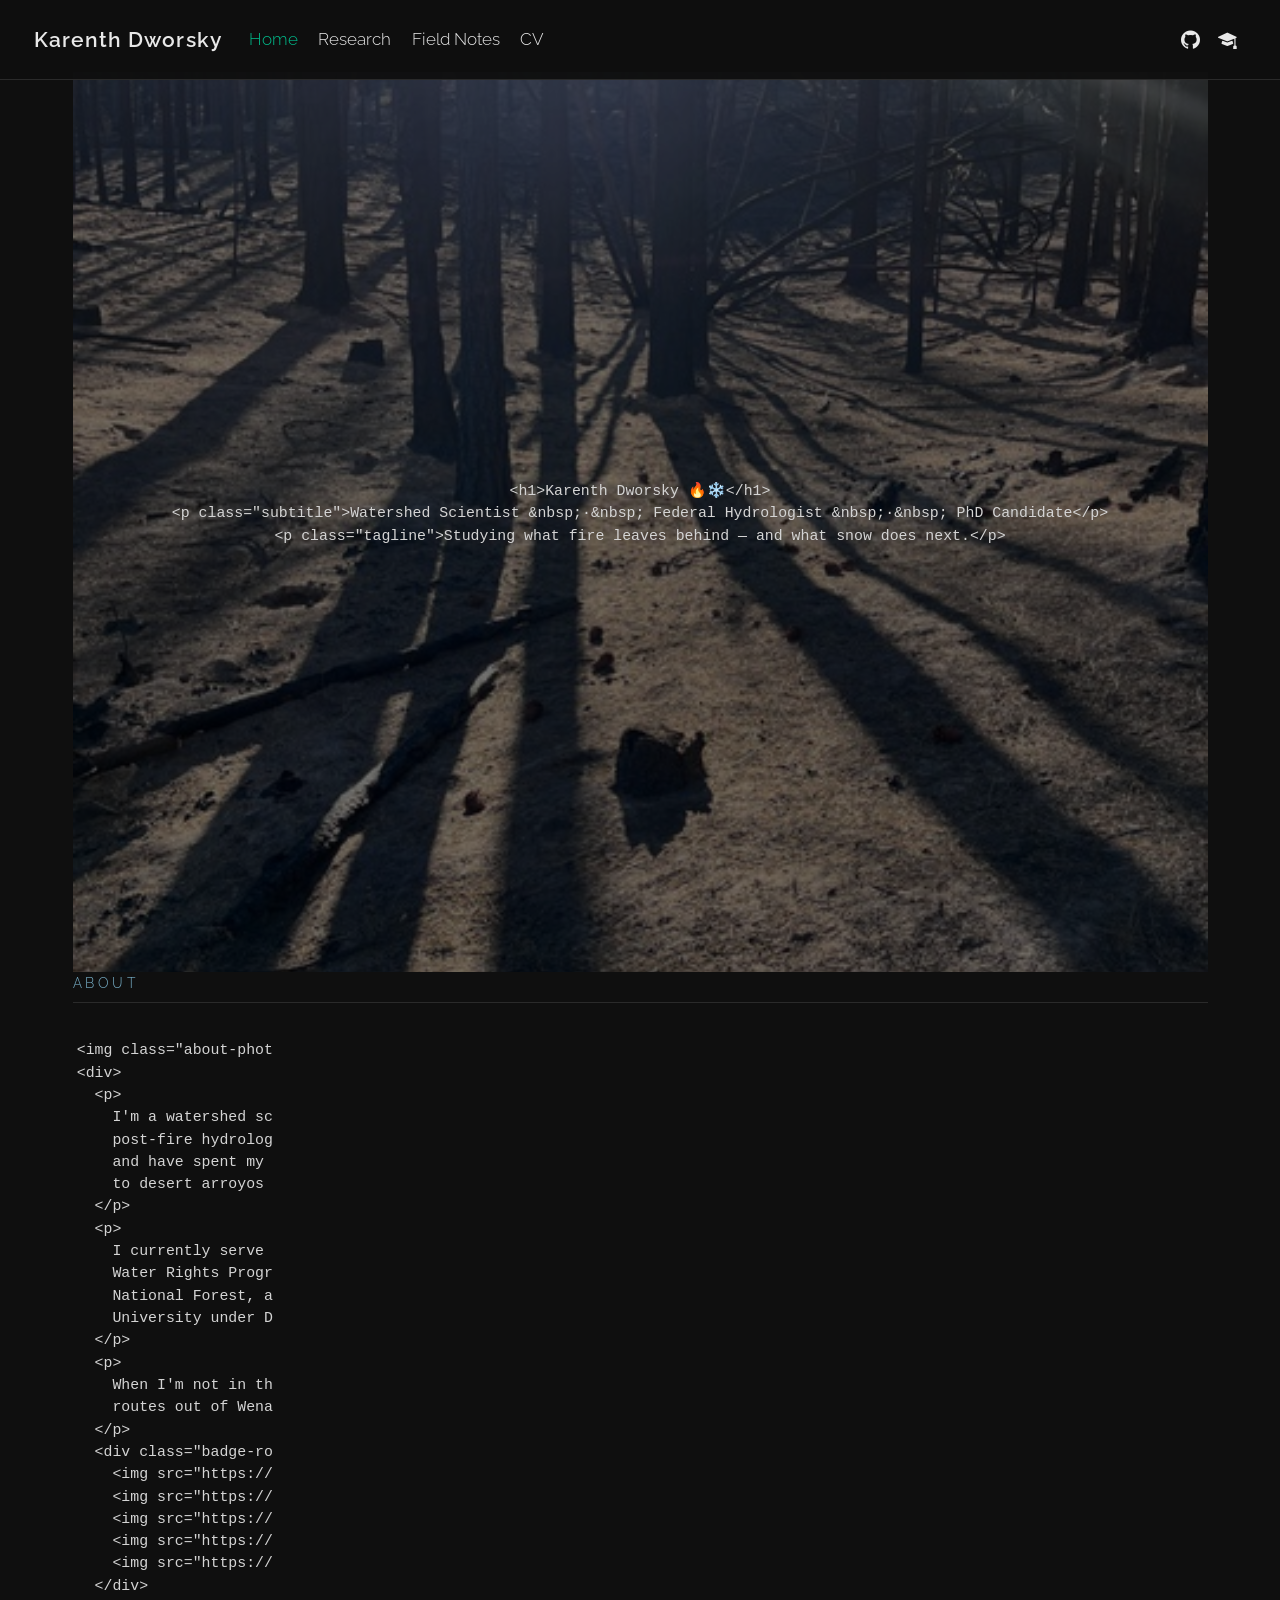
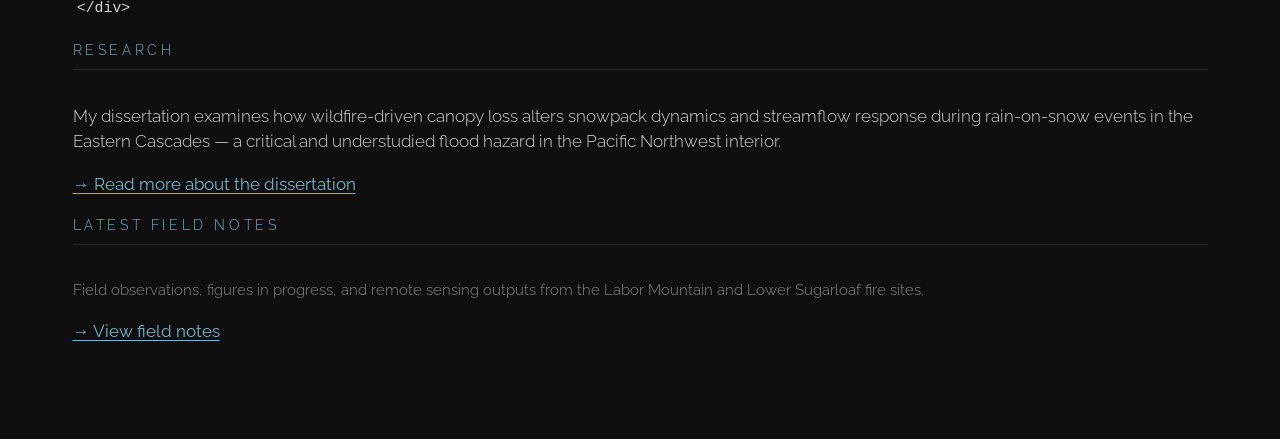
==== docs/index.html @ 2823e4fc "initial site launch" ====
<!DOCTYPE html>
<html xmlns="http://www.w3.org/1999/xhtml" lang="en" xml:lang="en"><head>

<meta charset="utf-8">
<meta name="generator" content="quarto-1.8.25">

<meta name="viewport" content="width=device-width, initial-scale=1.0, user-scalable=yes">


<title>Karenth Dworsky</title>
<style>
code{white-space: pre-wrap;}
span.smallcaps{font-variant: small-caps;}
div.columns{display: flex; gap: min(4vw, 1.5em);}
div.column{flex: auto; overflow-x: auto;}
div.hanging-indent{margin-left: 1.5em; text-indent: -1.5em;}
ul.task-list{list-style: none;}
ul.task-list li input[type="checkbox"] {
  width: 0.8em;
  margin: 0 0.8em 0.2em -1em; /* quarto-specific, see https://github.com/quarto-dev/quarto-cli/issues/4556 */ 
  vertical-align: middle;
}
</style>


<script src="site_libs/quarto-nav/quarto-nav.js"></script>
<script src="site_libs/quarto-nav/headroom.min.js"></script>
<script src="site_libs/clipboard/clipboard.min.js"></script>
<script src="site_libs/quarto-search/autocomplete.umd.js"></script>
<script src="site_libs/quarto-search/fuse.min.js"></script>
<script src="site_libs/quarto-search/quarto-search.js"></script>
<meta name="quarto:offset" content="./">
<script src="site_libs/quarto-html/quarto.js" type="module"></script>
<script src="site_libs/quarto-html/tabsets/tabsets.js" type="module"></script>
<script src="site_libs/quarto-html/axe/axe-check.js" type="module"></script>
<script src="site_libs/quarto-html/popper.min.js"></script>
<script src="site_libs/quarto-html/tippy.umd.min.js"></script>
<script src="site_libs/quarto-html/anchor.min.js"></script>
<link href="site_libs/quarto-html/tippy.css" rel="stylesheet">
<link href="site_libs/quarto-html/quarto-syntax-highlighting-dark-707d8167ce6003fca903bfe2be84ab7f.css" rel="stylesheet" id="quarto-text-highlighting-styles">
<script src="site_libs/bootstrap/bootstrap.min.js"></script>
<link href="site_libs/bootstrap/bootstrap-icons.css" rel="stylesheet">
<link href="site_libs/bootstrap/bootstrap-de277b922a7cdf893ee87ca1dd941c1e.min.css" rel="stylesheet" append-hash="true" id="quarto-bootstrap" data-mode="dark">
<script id="quarto-search-options" type="application/json">{
  "location": "navbar",
  "copy-button": false,
  "collapse-after": 3,
  "panel-placement": "end",
  "type": "overlay",
  "limit": 50,
  "keyboard-shortcut": [
    "f",
    "/",
    "s"
  ],
  "show-item-context": false,
  "language": {
    "search-no-results-text": "No results",
    "search-matching-documents-text": "matching documents",
    "search-copy-link-title": "Copy link to search",
    "search-hide-matches-text": "Hide additional matches",
    "search-more-match-text": "more match in this document",
    "search-more-matches-text": "more matches in this document",
    "search-clear-button-title": "Clear",
    "search-text-placeholder": "",
    "search-detached-cancel-button-title": "Cancel",
    "search-submit-button-title": "Submit",
    "search-label": "Search"
  }
}</script>


</head>

<body class="nav-fixed quarto-light">

<div id="quarto-search-results"></div>
  <header id="quarto-header" class="headroom fixed-top">
    <nav class="navbar navbar-expand-lg " data-bs-theme="dark">
      <div class="navbar-container container-fluid">
      <div class="navbar-brand-container mx-auto">
    <a href="./index.html" class="navbar-brand navbar-brand-logo">
    </a>
    <a class="navbar-brand" href="./index.html">
    <span class="navbar-title">Karenth Dworsky</span>
    </a>
  </div>
            <div id="quarto-search" class="" title="Search"></div>
          <button class="navbar-toggler" type="button" data-bs-toggle="collapse" data-bs-target="#navbarCollapse" aria-controls="navbarCollapse" role="menu" aria-expanded="false" aria-label="Toggle navigation" onclick="if (window.quartoToggleHeadroom) { window.quartoToggleHeadroom(); }">
  <span class="navbar-toggler-icon"></span>
</button>
          <div class="collapse navbar-collapse" id="navbarCollapse">
            <ul class="navbar-nav navbar-nav-scroll me-auto">
  <li class="nav-item">
    <a class="nav-link active" href="./index.html" aria-current="page"> 
<span class="menu-text">Home</span></a>
  </li>  
  <li class="nav-item">
    <a class="nav-link" href="./research.html"> 
<span class="menu-text">Research</span></a>
  </li>  
  <li class="nav-item">
    <a class="nav-link" href="./fieldnotes.html"> 
<span class="menu-text">Field Notes</span></a>
  </li>  
  <li class="nav-item">
    <a class="nav-link" href="./cv.html"> 
<span class="menu-text">CV</span></a>
  </li>  
</ul>
            <ul class="navbar-nav navbar-nav-scroll ms-auto">
  <li class="nav-item compact">
    <a class="nav-link" href="https://github.com/karenthdworsky"> <i class="bi bi-github" role="img">
</i> 
<span class="menu-text"></span></a>
  </li>  
  <li class="nav-item compact">
    <a class="nav-link" href="https://orcid.org/0000-0002-3287-6934"> <i class="bi bi-mortarboard-fill" role="img">
</i> 
<span class="menu-text"></span></a>
  </li>  
</ul>
          </div> <!-- /navcollapse -->
            <div class="quarto-navbar-tools">
</div>
      </div> <!-- /container-fluid -->
    </nav>
</header>
<!-- content -->
<div id="quarto-content" class="quarto-container page-columns page-rows-contents page-layout-full page-navbar">
<!-- sidebar -->
<!-- margin-sidebar -->
    
<!-- main -->
<main class="content column-page" id="quarto-document-content"><header id="title-block-header" class="quarto-title-block"></header>




<!-- HERO -->
<div class="hero">
<img class="hero-img" src="images/hero.jpeg" alt="Burned forest with light rays">
<div class="hero-content">
<pre><code>&lt;h1&gt;Karenth Dworsky 🔥❄️&lt;/h1&gt;
&lt;p class="subtitle"&gt;Watershed Scientist &amp;nbsp;·&amp;nbsp; Federal Hydrologist &amp;nbsp;·&amp;nbsp; PhD Candidate&lt;/p&gt;
&lt;p class="tagline"&gt;Studying what fire leaves behind — and what snow does next.&lt;/p&gt;</code></pre>
</div>
</div>
<!-- ABOUT -->
<section>
<p class="section-title">
About
</p>
<div class="about-grid">
<pre><code>&lt;img class="about-photo" src="images/about.jpeg" alt="Karenth in the field"&gt;
&lt;div&gt;
  &lt;p&gt;
    I'm a watershed scientist and federal hydrologist working at the intersection of 
    post-fire hydrology, remote sensing, and western water law. I grew up in Alaska 
    and have spent my career chasing water across the West — from Arctic drainages 
    to desert arroyos to the fire-scarred forests of the Eastern Cascades.
  &lt;/p&gt;
  &lt;p&gt;
    I currently serve as a GS-12 Watershed Project Manager, BAER Coordinator, and 
    Water Rights Program Manager at the USDA Forest Service's Okanogan-Wenatchee 
    National Forest, and am completing my PhD in Watershed Science at Colorado State 
    University under Dr. Steven Fassnacht.
  &lt;/p&gt;
  &lt;p&gt;
    When I'm not in the field or staring at snow data, I'm trail running mountain 
    routes out of Wenatchee or baking sourdough in Steamboat Springs.
  &lt;/p&gt;
  &lt;div class="badge-row"&gt;
    &lt;img src="https://img.shields.io/badge/R-276DC3?style=flat-square&amp;logo=r&amp;logoColor=white"&gt;
    &lt;img src="https://img.shields.io/badge/Google%20Earth%20Engine-4285F4?style=flat-square&amp;logo=google&amp;logoColor=white"&gt;
    &lt;img src="https://img.shields.io/badge/Quarto-75AADB?style=flat-square&amp;logo=quarto&amp;logoColor=white"&gt;
    &lt;img src="https://img.shields.io/badge/Git-F05032?style=flat-square&amp;logo=git&amp;logoColor=white"&gt;
    &lt;img src="https://img.shields.io/badge/QGIS-589632?style=flat-square&amp;logo=qgis&amp;logoColor=white"&gt;
  &lt;/div&gt;
&lt;/div&gt;</code></pre>
</div>
</section>
<!-- RESEARCH SNAPSHOT -->
<section>
<p class="section-title">
Research
</p>
<p>
My dissertation examines how wildfire-driven canopy loss alters snowpack dynamics and streamflow response during rain-on-snow events in the Eastern Cascades — a critical and understudied flood hazard in the Pacific Northwest interior.
</p>
<p>
<a href="./research.html" style="color: #7ab3cc;">→ Read more about the dissertation</a>
</p>
</section>
<!-- FIELD NOTES SNAPSHOT -->
<section>
<p class="section-title">
Latest Field Notes
</p>
<p style="color: #888; font-size: 0.9rem;">
Field observations, figures in progress, and remote sensing outputs from the Labor Mountain and Lower Sugarloaf fire sites.
</p>
<p>
<a href="./fieldnotes.html" style="color: #7ab3cc;">→ View field notes</a>
</p>
</section>



</main> <!-- /main -->
<script id="quarto-html-after-body" type="application/javascript">
  window.document.addEventListener("DOMContentLoaded", function (event) {
    const icon = "";
    const anchorJS = new window.AnchorJS();
    anchorJS.options = {
      placement: 'right',
      icon: icon
    };
    anchorJS.add('.anchored');
    const isCodeAnnotation = (el) => {
      for (const clz of el.classList) {
        if (clz.startsWith('code-annotation-')) {                     
          return true;
        }
      }
      return false;
    }
    const onCopySuccess = function(e) {
      // button target
      const button = e.trigger;
      // don't keep focus
      button.blur();
      // flash "checked"
      button.classList.add('code-copy-button-checked');
      var currentTitle = button.getAttribute("title");
      button.setAttribute("title", "Copied!");
      let tooltip;
      if (window.bootstrap) {
        button.setAttribute("data-bs-toggle", "tooltip");
        button.setAttribute("data-bs-placement", "left");
        button.setAttribute("data-bs-title", "Copied!");
        tooltip = new bootstrap.Tooltip(button, 
          { trigger: "manual", 
            customClass: "code-copy-button-tooltip",
            offset: [0, -8]});
        tooltip.show();    
      }
      setTimeout(function() {
        if (tooltip) {
          tooltip.hide();
          button.removeAttribute("data-bs-title");
          button.removeAttribute("data-bs-toggle");
          button.removeAttribute("data-bs-placement");
        }
        button.setAttribute("title", currentTitle);
        button.classList.remove('code-copy-button-checked');
      }, 1000);
      // clear code selection
      e.clearSelection();
    }
    const getTextToCopy = function(trigger) {
      const outerScaffold = trigger.parentElement.cloneNode(true);
      const codeEl = outerScaffold.querySelector('code');
      for (const childEl of codeEl.children) {
        if (isCodeAnnotation(childEl)) {
          childEl.remove();
        }
      }
      return codeEl.innerText;
    }
    const clipboard = new window.ClipboardJS('.code-copy-button:not([data-in-quarto-modal])', {
      text: getTextToCopy
    });
    clipboard.on('success', onCopySuccess);
    if (window.document.getElementById('quarto-embedded-source-code-modal')) {
      const clipboardModal = new window.ClipboardJS('.code-copy-button[data-in-quarto-modal]', {
        text: getTextToCopy,
        container: window.document.getElementById('quarto-embedded-source-code-modal')
      });
      clipboardModal.on('success', onCopySuccess);
    }
      var localhostRegex = new RegExp(/^(?:http|https):\/\/localhost\:?[0-9]*\//);
      var mailtoRegex = new RegExp(/^mailto:/);
        var filterRegex = new RegExp('/' + window.location.host + '/');
      var isInternal = (href) => {
          return filterRegex.test(href) || localhostRegex.test(href) || mailtoRegex.test(href);
      }
      // Inspect non-navigation links and adorn them if external
     var links = window.document.querySelectorAll('a[href]:not(.nav-link):not(.navbar-brand):not(.toc-action):not(.sidebar-link):not(.sidebar-item-toggle):not(.pagination-link):not(.no-external):not([aria-hidden]):not(.dropdown-item):not(.quarto-navigation-tool):not(.about-link)');
      for (var i=0; i<links.length; i++) {
        const link = links[i];
        if (!isInternal(link.href)) {
          // undo the damage that might have been done by quarto-nav.js in the case of
          // links that we want to consider external
          if (link.dataset.originalHref !== undefined) {
            link.href = link.dataset.originalHref;
          }
        }
      }
    function tippyHover(el, contentFn, onTriggerFn, onUntriggerFn) {
      const config = {
        allowHTML: true,
        maxWidth: 500,
        delay: 100,
        arrow: false,
        appendTo: function(el) {
            return el.parentElement;
        },
        interactive: true,
        interactiveBorder: 10,
        theme: 'quarto',
        placement: 'bottom-start',
      };
      if (contentFn) {
        config.content = contentFn;
      }
      if (onTriggerFn) {
        config.onTrigger = onTriggerFn;
      }
      if (onUntriggerFn) {
        config.onUntrigger = onUntriggerFn;
      }
      window.tippy(el, config); 
    }
    const noterefs = window.document.querySelectorAll('a[role="doc-noteref"]');
    for (var i=0; i<noterefs.length; i++) {
      const ref = noterefs[i];
      tippyHover(ref, function() {
        // use id or data attribute instead here
        let href = ref.getAttribute('data-footnote-href') || ref.getAttribute('href');
        try { href = new URL(href).hash; } catch {}
        const id = href.replace(/^#\/?/, "");
        const note = window.document.getElementById(id);
        if (note) {
          return note.innerHTML;
        } else {
          return "";
        }
      });
    }
    const xrefs = window.document.querySelectorAll('a.quarto-xref');
    const processXRef = (id, note) => {
      // Strip column container classes
      const stripColumnClz = (el) => {
        el.classList.remove("page-full", "page-columns");
        if (el.children) {
          for (const child of el.children) {
            stripColumnClz(child);
          }
        }
      }
      stripColumnClz(note)
      if (id === null || id.startsWith('sec-')) {
        // Special case sections, only their first couple elements
        const container = document.createElement("div");
        if (note.children && note.children.length > 2) {
          container.appendChild(note.children[0].cloneNode(true));
          for (let i = 1; i < note.children.length; i++) {
            const child = note.children[i];
            if (child.tagName === "P" && child.innerText === "") {
              continue;
            } else {
              container.appendChild(child.cloneNode(true));
              break;
            }
          }
          if (window.Quarto?.typesetMath) {
            window.Quarto.typesetMath(container);
          }
          return container.innerHTML
        } else {
          if (window.Quarto?.typesetMath) {
            window.Quarto.typesetMath(note);
          }
          return note.innerHTML;
        }
      } else {
        // Remove any anchor links if they are present
        const anchorLink = note.querySelector('a.anchorjs-link');
        if (anchorLink) {
          anchorLink.remove();
        }
        if (window.Quarto?.typesetMath) {
          window.Quarto.typesetMath(note);
        }
        if (note.classList.contains("callout")) {
          return note.outerHTML;
        } else {
          return note.innerHTML;
        }
      }
    }
    for (var i=0; i<xrefs.length; i++) {
      const xref = xrefs[i];
      tippyHover(xref, undefined, function(instance) {
        instance.disable();
        let url = xref.getAttribute('href');
        let hash = undefined; 
        if (url.startsWith('#')) {
          hash = url;
        } else {
          try { hash = new URL(url).hash; } catch {}
        }
        if (hash) {
          const id = hash.replace(/^#\/?/, "");
          const note = window.document.getElementById(id);
          if (note !== null) {
            try {
              const html = processXRef(id, note.cloneNode(true));
              instance.setContent(html);
            } finally {
              instance.enable();
              instance.show();
            }
          } else {
            // See if we can fetch this
            fetch(url.split('#')[0])
            .then(res => res.text())
            .then(html => {
              const parser = new DOMParser();
              const htmlDoc = parser.parseFromString(html, "text/html");
              const note = htmlDoc.getElementById(id);
              if (note !== null) {
                const html = processXRef(id, note);
                instance.setContent(html);
              } 
            }).finally(() => {
              instance.enable();
              instance.show();
            });
          }
        } else {
          // See if we can fetch a full url (with no hash to target)
          // This is a special case and we should probably do some content thinning / targeting
          fetch(url)
          .then(res => res.text())
          .then(html => {
            const parser = new DOMParser();
            const htmlDoc = parser.parseFromString(html, "text/html");
            const note = htmlDoc.querySelector('main.content');
            if (note !== null) {
              // This should only happen for chapter cross references
              // (since there is no id in the URL)
              // remove the first header
              if (note.children.length > 0 && note.children[0].tagName === "HEADER") {
                note.children[0].remove();
              }
              const html = processXRef(null, note);
              instance.setContent(html);
            } 
          }).finally(() => {
            instance.enable();
            instance.show();
          });
        }
      }, function(instance) {
      });
    }
        let selectedAnnoteEl;
        const selectorForAnnotation = ( cell, annotation) => {
          let cellAttr = 'data-code-cell="' + cell + '"';
          let lineAttr = 'data-code-annotation="' +  annotation + '"';
          const selector = 'span[' + cellAttr + '][' + lineAttr + ']';
          return selector;
        }
        const selectCodeLines = (annoteEl) => {
          const doc = window.document;
          const targetCell = annoteEl.getAttribute("data-target-cell");
          const targetAnnotation = annoteEl.getAttribute("data-target-annotation");
          const annoteSpan = window.document.querySelector(selectorForAnnotation(targetCell, targetAnnotation));
          const lines = annoteSpan.getAttribute("data-code-lines").split(",");
          const lineIds = lines.map((line) => {
            return targetCell + "-" + line;
          })
          let top = null;
          let height = null;
          let parent = null;
          if (lineIds.length > 0) {
              //compute the position of the single el (top and bottom and make a div)
              const el = window.document.getElementById(lineIds[0]);
              top = el.offsetTop;
              height = el.offsetHeight;
              parent = el.parentElement.parentElement;
            if (lineIds.length > 1) {
              const lastEl = window.document.getElementById(lineIds[lineIds.length - 1]);
              const bottom = lastEl.offsetTop + lastEl.offsetHeight;
              height = bottom - top;
            }
            if (top !== null && height !== null && parent !== null) {
              // cook up a div (if necessary) and position it 
              let div = window.document.getElementById("code-annotation-line-highlight");
              if (div === null) {
                div = window.document.createElement("div");
                div.setAttribute("id", "code-annotation-line-highlight");
                div.style.position = 'absolute';
                parent.appendChild(div);
              }
              div.style.top = top - 2 + "px";
              div.style.height = height + 4 + "px";
              div.style.left = 0;
              let gutterDiv = window.document.getElementById("code-annotation-line-highlight-gutter");
              if (gutterDiv === null) {
                gutterDiv = window.document.createElement("div");
                gutterDiv.setAttribute("id", "code-annotation-line-highlight-gutter");
                gutterDiv.style.position = 'absolute';
                const codeCell = window.document.getElementById(targetCell);
                const gutter = codeCell.querySelector('.code-annotation-gutter');
                gutter.appendChild(gutterDiv);
              }
              gutterDiv.style.top = top - 2 + "px";
              gutterDiv.style.height = height + 4 + "px";
            }
            selectedAnnoteEl = annoteEl;
          }
        };
        const unselectCodeLines = () => {
          const elementsIds = ["code-annotation-line-highlight", "code-annotation-line-highlight-gutter"];
          elementsIds.forEach((elId) => {
            const div = window.document.getElementById(elId);
            if (div) {
              div.remove();
            }
          });
          selectedAnnoteEl = undefined;
        };
          // Handle positioning of the toggle
      window.addEventListener(
        "resize",
        throttle(() => {
          elRect = undefined;
          if (selectedAnnoteEl) {
            selectCodeLines(selectedAnnoteEl);
          }
        }, 10)
      );
      function throttle(fn, ms) {
      let throttle = false;
      let timer;
        return (...args) => {
          if(!throttle) { // first call gets through
              fn.apply(this, args);
              throttle = true;
          } else { // all the others get throttled
              if(timer) clearTimeout(timer); // cancel #2
              timer = setTimeout(() => {
                fn.apply(this, args);
                timer = throttle = false;
              }, ms);
          }
        };
      }
        // Attach click handler to the DT
        const annoteDls = window.document.querySelectorAll('dt[data-target-cell]');
        for (const annoteDlNode of annoteDls) {
          annoteDlNode.addEventListener('click', (event) => {
            const clickedEl = event.target;
            if (clickedEl !== selectedAnnoteEl) {
              unselectCodeLines();
              const activeEl = window.document.querySelector('dt[data-target-cell].code-annotation-active');
              if (activeEl) {
                activeEl.classList.remove('code-annotation-active');
              }
              selectCodeLines(clickedEl);
              clickedEl.classList.add('code-annotation-active');
            } else {
              // Unselect the line
              unselectCodeLines();
              clickedEl.classList.remove('code-annotation-active');
            }
          });
        }
    const findCites = (el) => {
      const parentEl = el.parentElement;
      if (parentEl) {
        const cites = parentEl.dataset.cites;
        if (cites) {
          return {
            el,
            cites: cites.split(' ')
          };
        } else {
          return findCites(el.parentElement)
        }
      } else {
        return undefined;
      }
    };
    var bibliorefs = window.document.querySelectorAll('a[role="doc-biblioref"]');
    for (var i=0; i<bibliorefs.length; i++) {
      const ref = bibliorefs[i];
      const citeInfo = findCites(ref);
      if (citeInfo) {
        tippyHover(citeInfo.el, function() {
          var popup = window.document.createElement('div');
          citeInfo.cites.forEach(function(cite) {
            var citeDiv = window.document.createElement('div');
            citeDiv.classList.add('hanging-indent');
            citeDiv.classList.add('csl-entry');
            var biblioDiv = window.document.getElementById('ref-' + cite);
            if (biblioDiv) {
              citeDiv.innerHTML = biblioDiv.innerHTML;
            }
            popup.appendChild(citeDiv);
          });
          return popup.innerHTML;
        });
      }
    }
  });
  </script>
</div> <!-- /content -->




</body></html>
---- docs/site_libs/quarto-html/tippy.css ----
.tippy-box[data-animation=fade][data-state=hidden]{opacity:0}[data-tippy-root]{max-width:calc(100vw - 10px)}.tippy-box{position:relative;background-color:#333;color:#fff;border-radius:4px;font-size:14px;line-height:1.4;white-space:normal;outline:0;transition-property:transform,visibility,opacity}.tippy-box[data-placement^=top]>.tippy-arrow{bottom:0}.tippy-box[data-placement^=top]>.tippy-arrow:before{bottom:-7px;left:0;border-width:8px 8px 0;border-top-color:initial;transform-origin:center top}.tippy-box[data-placement^=bottom]>.tippy-arrow{top:0}.tippy-box[data-placement^=bottom]>.tippy-arrow:before{top:-7px;left:0;border-width:0 8px 8px;border-bottom-color:initial;transform-origin:center bottom}.tippy-box[data-placement^=left]>.tippy-arrow{right:0}.tippy-box[data-placement^=left]>.tippy-arrow:before{border-width:8px 0 8px 8px;border-left-color:initial;right:-7px;transform-origin:center left}.tippy-box[data-placement^=right]>.tippy-arrow{left:0}.tippy-box[data-placement^=right]>.tippy-arrow:before{left:-7px;border-width:8px 8px 8px 0;border-right-color:initial;transform-origin:center right}.tippy-box[data-inertia][data-state=visible]{transition-timing-function:cubic-bezier(.54,1.5,.38,1.11)}.tippy-arrow{width:16px;height:16px;color:#333}.tippy-arrow:before{content:"";position:absolute;border-color:transparent;border-style:solid}.tippy-content{position:relative;padding:5px 9px;z-index:1}
---- docs/site_libs/quarto-html/quarto-syntax-highlighting-dark-707d8167ce6003fca903bfe2be84ab7f.css ----
/* quarto syntax highlight colors */
:root {
  --quarto-hl-al-color: #f07178;
  --quarto-hl-an-color: #d4d0ab;
  --quarto-hl-at-color: #00e0e0;
  --quarto-hl-bn-color: #d4d0ab;
  --quarto-hl-bu-color: #abe338;
  --quarto-hl-ch-color: #abe338;
  --quarto-hl-co-color: #f8f8f2;
  --quarto-hl-cv-color: #ffd700;
  --quarto-hl-cn-color: #ffd700;
  --quarto-hl-cf-color: #ffa07a;
  --quarto-hl-dt-color: #ffa07a;
  --quarto-hl-dv-color: #d4d0ab;
  --quarto-hl-do-color: #f8f8f2;
  --quarto-hl-er-color: #f07178;
  --quarto-hl-ex-color: #00e0e0;
  --quarto-hl-fl-color: #d4d0ab;
  --quarto-hl-fu-color: #ffa07a;
  --quarto-hl-im-color: #abe338;
  --quarto-hl-in-color: #d4d0ab;
  --quarto-hl-kw-color: #ffa07a;
  --quarto-hl-op-color: #ffa07a;
  --quarto-hl-ot-color: #00e0e0;
  --quarto-hl-pp-color: #dcc6e0;
  --quarto-hl-re-color: #00e0e0;
  --quarto-hl-sc-color: #abe338;
  --quarto-hl-ss-color: #abe338;
  --quarto-hl-st-color: #abe338;
  --quarto-hl-va-color: #00e0e0;
  --quarto-hl-vs-color: #abe338;
  --quarto-hl-wa-color: #dcc6e0;
}

/* other quarto variables */
:root {
  --quarto-font-monospace: SFMono-Regular, Menlo, Monaco, Consolas, "Liberation Mono", "Courier New", monospace;
}

/* syntax highlight based on Pandoc's rules */
pre > code.sourceCode > span {
  color: #f8f8f2;
}

code.sourceCode > span {
  color: #f8f8f2;
}

div.sourceCode,
div.sourceCode pre.sourceCode {
  color: #f8f8f2;
}

/* Normal */
code span {
  color: #f8f8f2;
}

/* Alert */
code span.al {
  color: #f07178;
}

/* Annotation */
code span.an {
  color: #d4d0ab;
}

/* Attribute */
code span.at {
  color: #00e0e0;
}

/* BaseN */
code span.bn {
  color: #d4d0ab;
}

/* BuiltIn */
code span.bu {
  color: #abe338;
}

/* ControlFlow */
code span.cf {
  font-weight: bold;
  color: #ffa07a;
}

/* Char */
code span.ch {
  color: #abe338;
}

/* Constant */
code span.cn {
  color: #ffd700;
}

/* Comment */
code span.co {
  font-style: italic;
  color: #f8f8f2;
}

/* CommentVar */
code span.cv {
  color: #ffd700;
}

/* Documentation */
code span.do {
  color: #f8f8f2;
}

/* DataType */
code span.dt {
  color: #ffa07a;
}

/* DecVal */
code span.dv {
  color: #d4d0ab;
}

/* Error */
code span.er {
  color: #f07178;
  text-decoration: underline;
}

/* Extension */
code span.ex {
  font-weight: bold;
  color: #00e0e0;
}

/* Float */
code span.fl {
  color: #d4d0ab;
}

/* Function */
code span.fu {
  color: #ffa07a;
}

/* Import */
code span.im {
  color: #abe338;
}

/* Information */
code span.in {
  color: #d4d0ab;
}

/* Keyword */
code span.kw {
  font-weight: bold;
  color: #ffa07a;
}

/* Operator */
code span.op {
  color: #ffa07a;
}

/* Other */
code span.ot {
  color: #00e0e0;
}

/* Preprocessor */
code span.pp {
  color: #dcc6e0;
}

/* RegionMarker */
code span.re {
  background-color: #f8f8f2;
  color: #00e0e0;
}

/* SpecialChar */
code span.sc {
  color: #abe338;
}

/* SpecialString */
code span.ss {
  color: #abe338;
}

/* String */
code span.st {
  color: #abe338;
}

/* Variable */
code span.va {
  color: #00e0e0;
}

/* VerbatimString */
code span.vs {
  color: #abe338;
}

/* Warning */
code span.wa {
  color: #dcc6e0;
}

.prevent-inlining {
  content: "</";
}

/*# sourceMappingURL=f5ab3bb6f5ded8da9f12dd3a91d3da26.css.map */
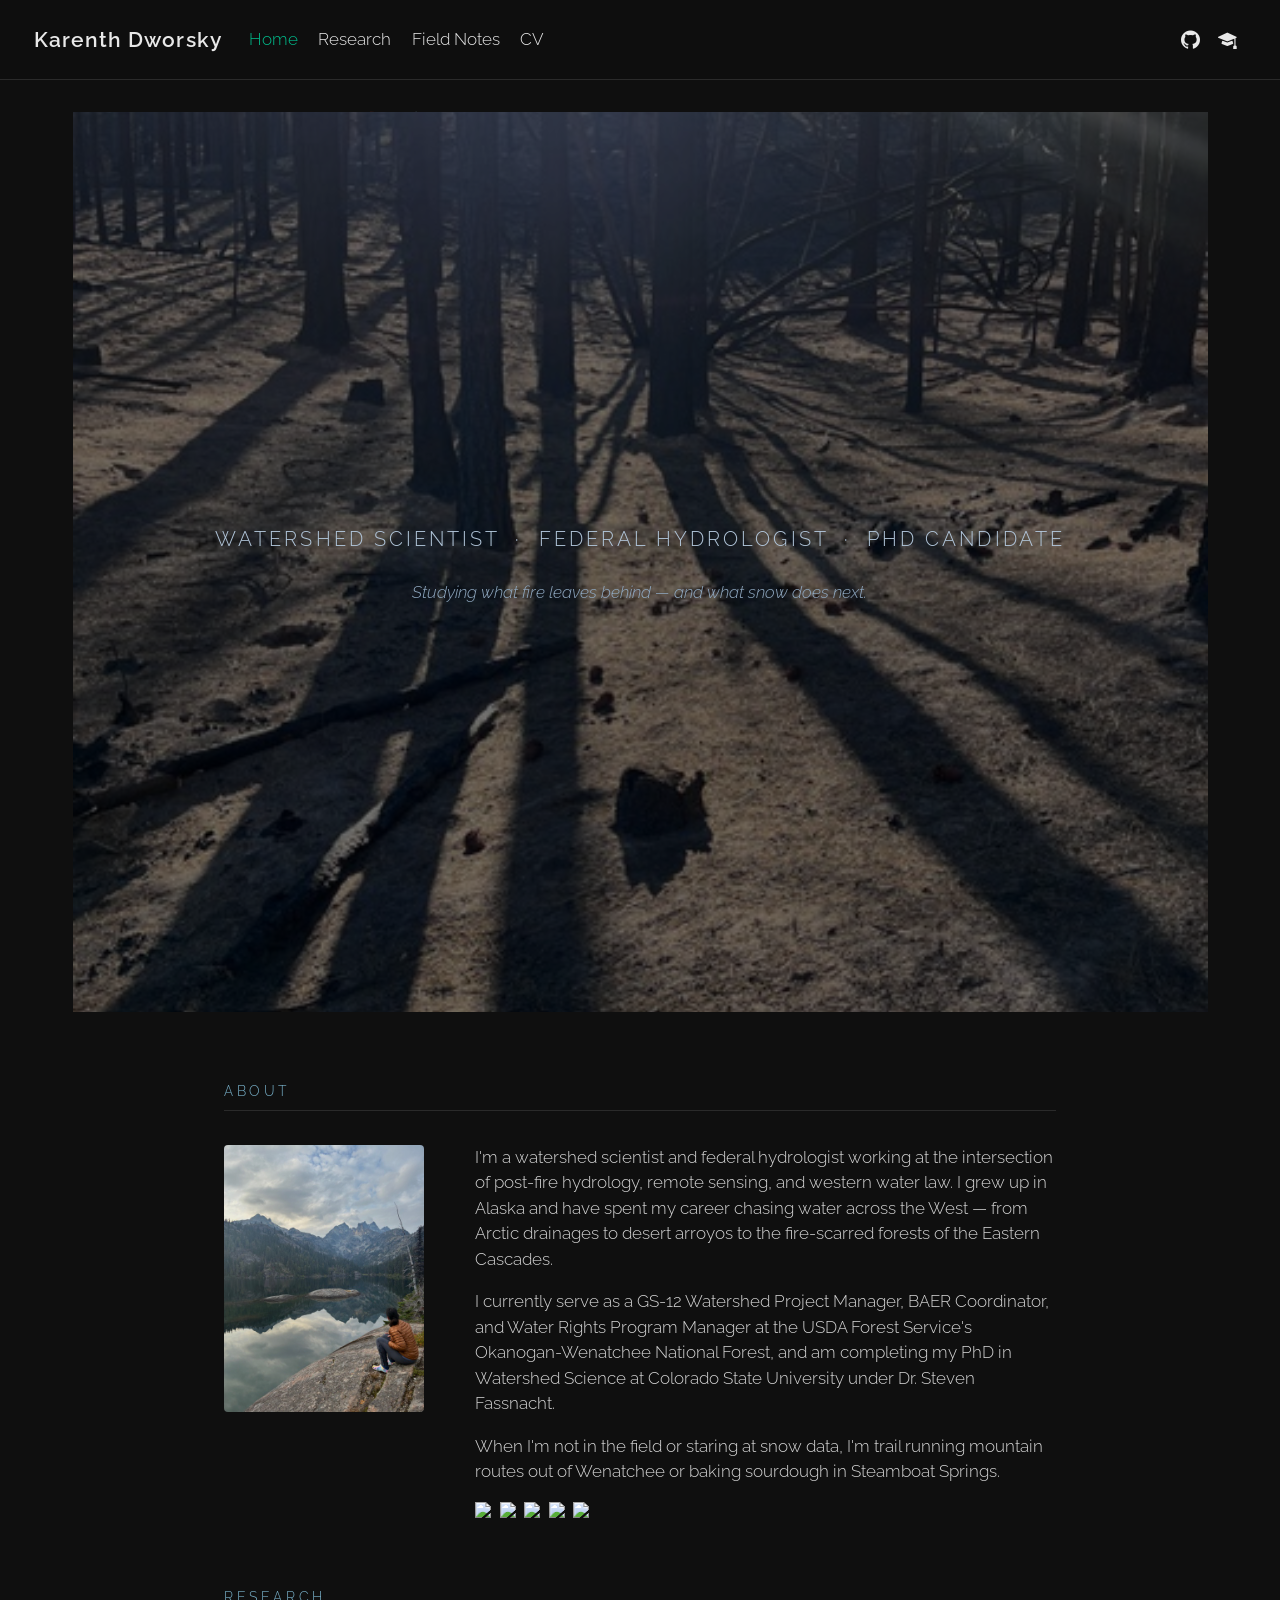
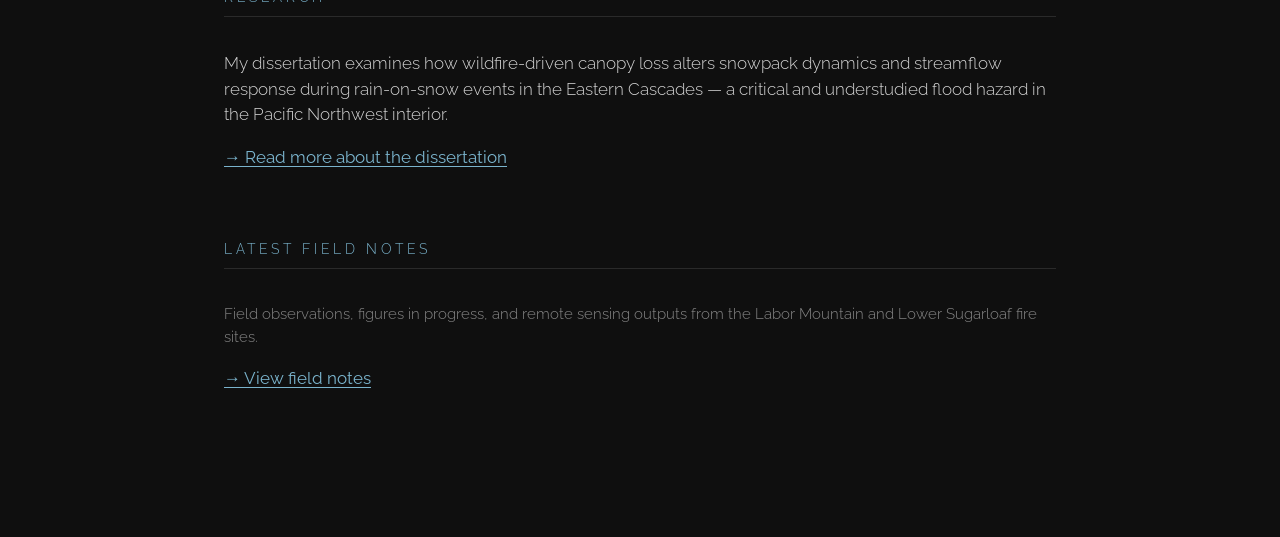
==== commit 28d9f3d3: "fix html raw" ====
--- a/docs/index.html
+++ b/docs/index.html
@@ -68,6 +68,9 @@
     "search-label": "Search"
   }
 }</script>
+<style>
+.quarto-title { display: none; }
+</style>
 
 
 </head>
@@ -132,78 +135,74 @@
 <!-- margin-sidebar -->
     
 <!-- main -->
-<main class="content column-page" id="quarto-document-content"><header id="title-block-header" class="quarto-title-block"></header>
+<main class="content column-page" id="quarto-document-content"><header id="title-block-header" class="quarto-title-block"><h1 class="title display-7">Karenth Dworsky 🔥❄️</h1></header>
 
 
 
 
 <!-- HERO -->
 <div class="hero">
-<img class="hero-img" src="images/hero.jpeg" alt="Burned forest with light rays">
-<div class="hero-content">
-<pre><code>&lt;h1&gt;Karenth Dworsky 🔥❄️&lt;/h1&gt;
-&lt;p class="subtitle"&gt;Watershed Scientist &amp;nbsp;·&amp;nbsp; Federal Hydrologist &amp;nbsp;·&amp;nbsp; PhD Candidate&lt;/p&gt;
-&lt;p class="tagline"&gt;Studying what fire leaves behind — and what snow does next.&lt;/p&gt;</code></pre>
+  <img class="hero-img" src="images/hero.jpeg" alt="Burned forest with light rays">
+  <div class="hero-content">
+    
+    <p class="subtitle">Watershed Scientist &nbsp;·&nbsp; Federal Hydrologist &nbsp;·&nbsp; PhD Candidate</p>
+    <p class="tagline">Studying what fire leaves behind — and what snow does next.</p>
+  </div>
 </div>
+
+<!-- ABOUT -->
+<div class="section">
+  <p class="section-title">About</p>
+  <div class="about-grid">
+    <img class="about-photo" src="images/about.jpeg" alt="Karenth in the field">
+    <div>
+      <p>
+        I'm a watershed scientist and federal hydrologist working at the intersection of 
+        post-fire hydrology, remote sensing, and western water law. I grew up in Alaska 
+        and have spent my career chasing water across the West — from Arctic drainages 
+        to desert arroyos to the fire-scarred forests of the Eastern Cascades.
+      </p>
+      <p>
+        I currently serve as a GS-12 Watershed Project Manager, BAER Coordinator, and 
+        Water Rights Program Manager at the USDA Forest Service's Okanogan-Wenatchee 
+        National Forest, and am completing my PhD in Watershed Science at Colorado State 
+        University under Dr. Steven Fassnacht.
+      </p>
+      <p>
+        When I'm not in the field or staring at snow data, I'm trail running mountain 
+        routes out of Wenatchee or baking sourdough in Steamboat Springs.
+      </p>
+      <div class="badge-row">
+        <img src="https://img.shields.io/badge/R-276DC3?style=flat-square&amp;logo=r&amp;logoColor=white">
+        <img src="https://img.shields.io/badge/Google%20Earth%20Engine-4285F4?style=flat-square&amp;logo=google&amp;logoColor=white">
+        <img src="https://img.shields.io/badge/Quarto-75AADB?style=flat-square&amp;logo=quarto&amp;logoColor=white">
+        <img src="https://img.shields.io/badge/Git-F05032?style=flat-square&amp;logo=git&amp;logoColor=white">
+        <img src="https://img.shields.io/badge/QGIS-589632?style=flat-square&amp;logo=qgis&amp;logoColor=white">
+      </div>
+    </div>
+  </div>
 </div>
-<!-- ABOUT -->
-<section>
-<p class="section-title">
-About
-</p>
-<div class="about-grid">
-<pre><code>&lt;img class="about-photo" src="images/about.jpeg" alt="Karenth in the field"&gt;
-&lt;div&gt;
-  &lt;p&gt;
-    I'm a watershed scientist and federal hydrologist working at the intersection of 
-    post-fire hydrology, remote sensing, and western water law. I grew up in Alaska 
-    and have spent my career chasing water across the West — from Arctic drainages 
-    to desert arroyos to the fire-scarred forests of the Eastern Cascades.
-  &lt;/p&gt;
-  &lt;p&gt;
-    I currently serve as a GS-12 Watershed Project Manager, BAER Coordinator, and 
-    Water Rights Program Manager at the USDA Forest Service's Okanogan-Wenatchee 
-    National Forest, and am completing my PhD in Watershed Science at Colorado State 
-    University under Dr. Steven Fassnacht.
-  &lt;/p&gt;
-  &lt;p&gt;
-    When I'm not in the field or staring at snow data, I'm trail running mountain 
-    routes out of Wenatchee or baking sourdough in Steamboat Springs.
-  &lt;/p&gt;
-  &lt;div class="badge-row"&gt;
-    &lt;img src="https://img.shields.io/badge/R-276DC3?style=flat-square&amp;logo=r&amp;logoColor=white"&gt;
-    &lt;img src="https://img.shields.io/badge/Google%20Earth%20Engine-4285F4?style=flat-square&amp;logo=google&amp;logoColor=white"&gt;
-    &lt;img src="https://img.shields.io/badge/Quarto-75AADB?style=flat-square&amp;logo=quarto&amp;logoColor=white"&gt;
-    &lt;img src="https://img.shields.io/badge/Git-F05032?style=flat-square&amp;logo=git&amp;logoColor=white"&gt;
-    &lt;img src="https://img.shields.io/badge/QGIS-589632?style=flat-square&amp;logo=qgis&amp;logoColor=white"&gt;
-  &lt;/div&gt;
-&lt;/div&gt;</code></pre>
+
+<!-- RESEARCH SNAPSHOT -->
+<div class="section">
+  <p class="section-title">Research</p>
+  <p>
+    My dissertation examines how wildfire-driven canopy loss alters snowpack dynamics 
+    and streamflow response during rain-on-snow events in the Eastern Cascades — a 
+    critical and understudied flood hazard in the Pacific Northwest interior.
+  </p>
+  <p><a href="research.html" style="color: #7ab3cc;">→ Read more about the dissertation</a></p>
 </div>
-</section>
-<!-- RESEARCH SNAPSHOT -->
-<section>
-<p class="section-title">
-Research
-</p>
-<p>
-My dissertation examines how wildfire-driven canopy loss alters snowpack dynamics and streamflow response during rain-on-snow events in the Eastern Cascades — a critical and understudied flood hazard in the Pacific Northwest interior.
-</p>
-<p>
-<a href="./research.html" style="color: #7ab3cc;">→ Read more about the dissertation</a>
-</p>
-</section>
+
 <!-- FIELD NOTES SNAPSHOT -->
-<section>
-<p class="section-title">
-Latest Field Notes
-</p>
-<p style="color: #888; font-size: 0.9rem;">
-Field observations, figures in progress, and remote sensing outputs from the Labor Mountain and Lower Sugarloaf fire sites.
-</p>
-<p>
-<a href="./fieldnotes.html" style="color: #7ab3cc;">→ View field notes</a>
-</p>
-</section>
+<div class="section">
+  <p class="section-title">Latest Field Notes</p>
+  <p style="color: #888; font-size: 0.9rem;">
+    Field observations, figures in progress, and remote sensing outputs from the 
+    Labor Mountain and Lower Sugarloaf fire sites.
+  </p>
+  <p><a href="fieldnotes.html" style="color: #7ab3cc;">→ View field notes</a></p>
+</div>
 
 
 
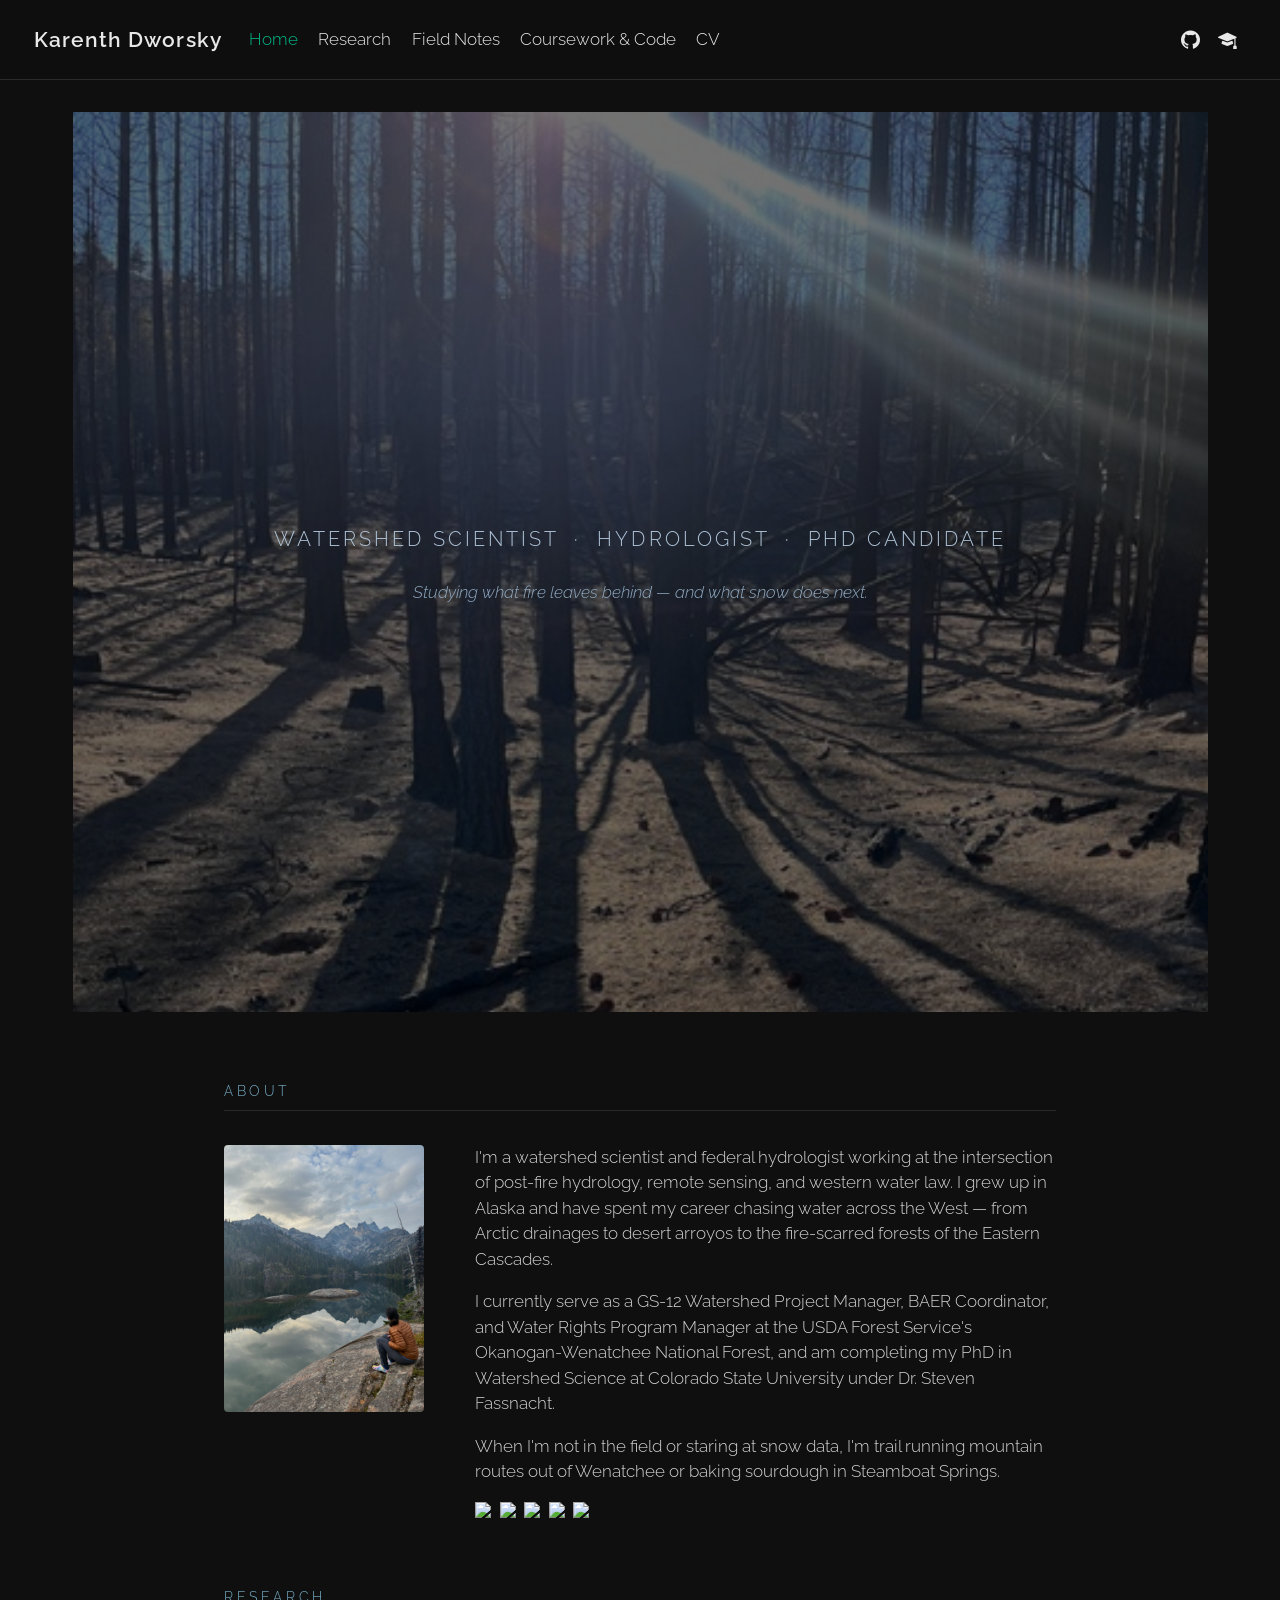
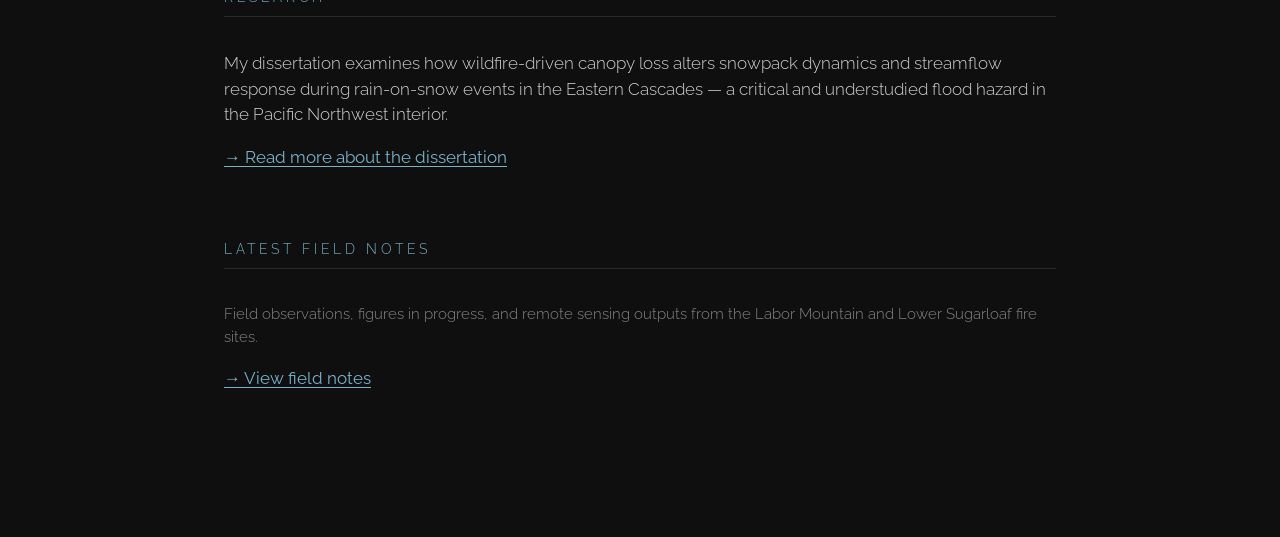
==== commit 01c9b75b: "fix front page" ====
--- a/docs/index.html
+++ b/docs/index.html
@@ -40,7 +40,7 @@
 <link href="site_libs/quarto-html/quarto-syntax-highlighting-dark-707d8167ce6003fca903bfe2be84ab7f.css" rel="stylesheet" id="quarto-text-highlighting-styles">
 <script src="site_libs/bootstrap/bootstrap.min.js"></script>
 <link href="site_libs/bootstrap/bootstrap-icons.css" rel="stylesheet">
-<link href="site_libs/bootstrap/bootstrap-de277b922a7cdf893ee87ca1dd941c1e.min.css" rel="stylesheet" append-hash="true" id="quarto-bootstrap" data-mode="dark">
+<link href="site_libs/bootstrap/bootstrap-4c8f9700d52235dd0306a267d5037ab1.min.css" rel="stylesheet" append-hash="true" id="quarto-bootstrap" data-mode="dark">
 <script id="quarto-search-options" type="application/json">{
   "location": "navbar",
   "copy-button": false,
@@ -105,6 +105,10 @@
   <li class="nav-item">
     <a class="nav-link" href="./fieldnotes.html"> 
 <span class="menu-text">Field Notes</span></a>
+  </li>  
+  <li class="nav-item">
+    <a class="nav-link" href="./coursework.html"> 
+<span class="menu-text">Coursework &amp; Code</span></a>
   </li>  
   <li class="nav-item">
     <a class="nav-link" href="./cv.html"> 
@@ -145,7 +149,7 @@
   <img class="hero-img" src="images/hero.jpeg" alt="Burned forest with light rays">
   <div class="hero-content">
     
-    <p class="subtitle">Watershed Scientist &nbsp;·&nbsp; Federal Hydrologist &nbsp;·&nbsp; PhD Candidate</p>
+    <p class="subtitle">Watershed Scientist &nbsp;·&nbsp; Hydrologist &nbsp;·&nbsp; PhD Candidate</p>
     <p class="tagline">Studying what fire leaves behind — and what snow does next.</p>
   </div>
 </div>
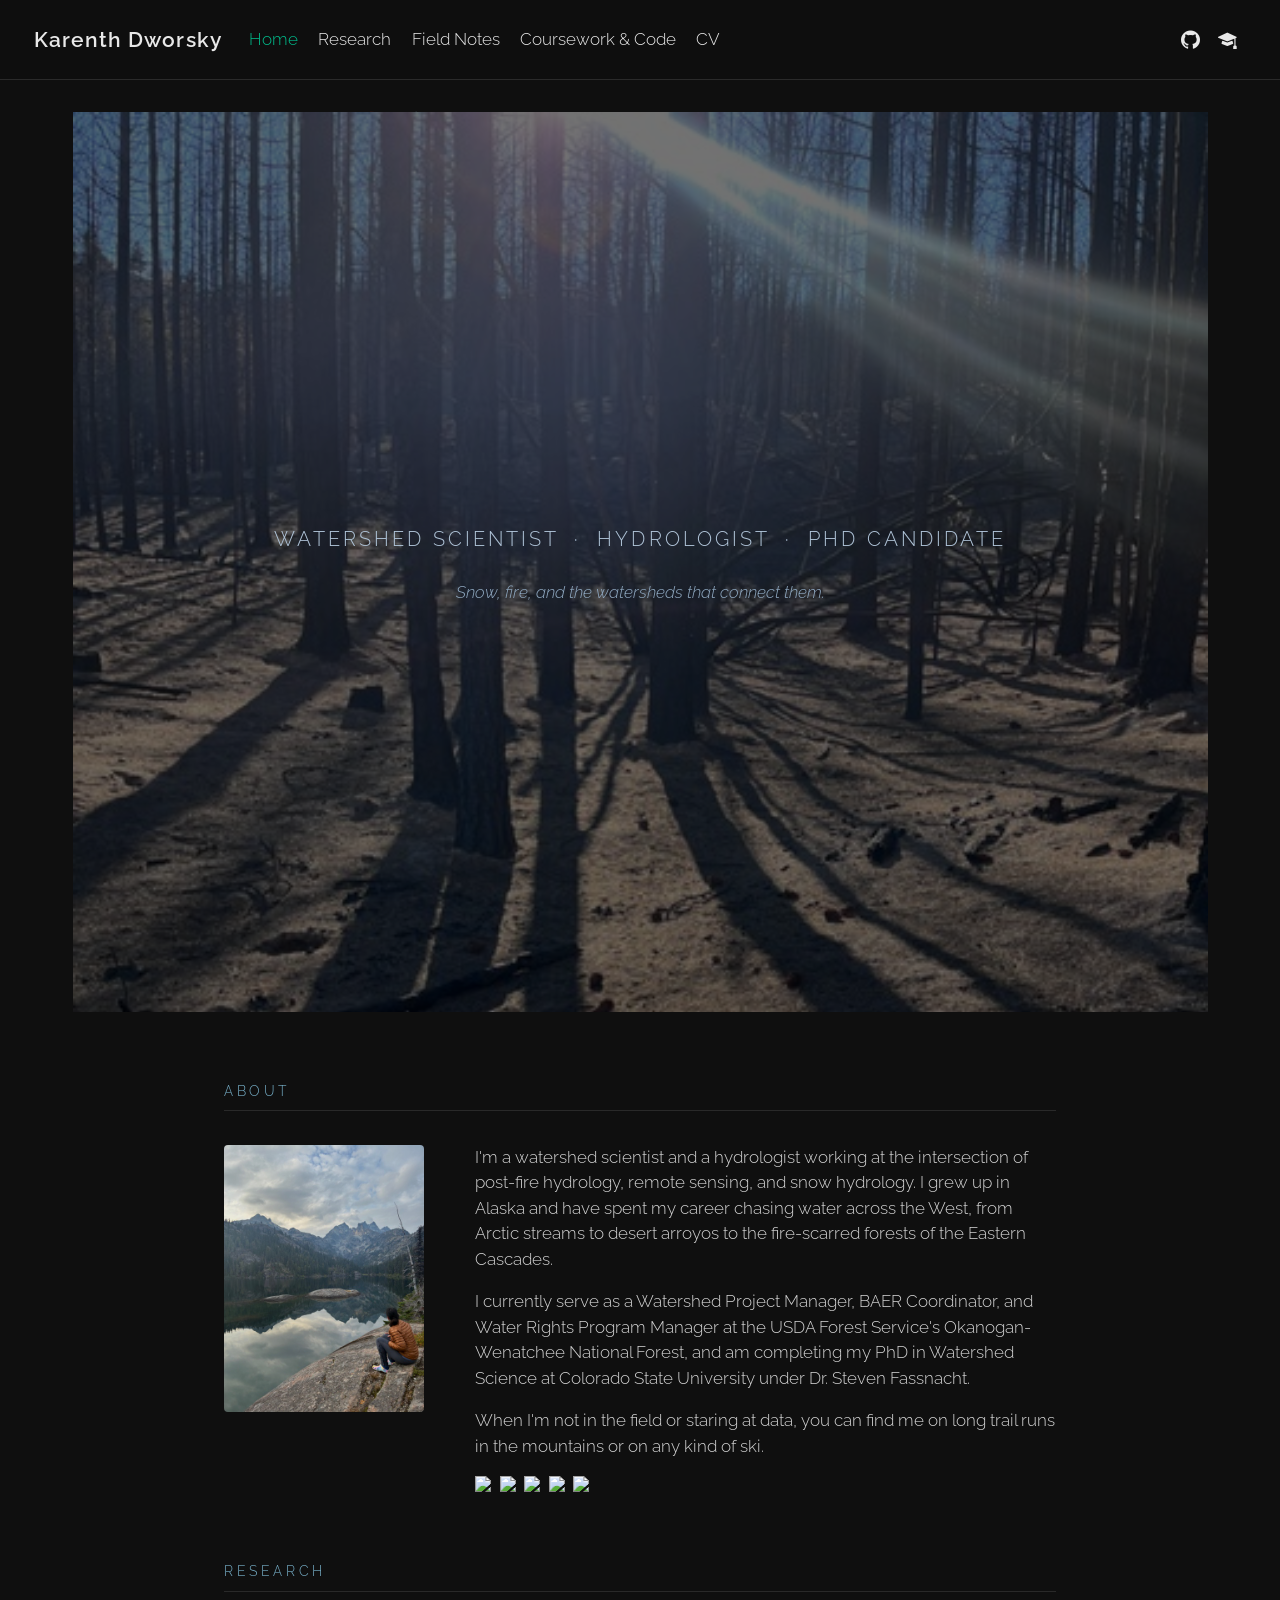
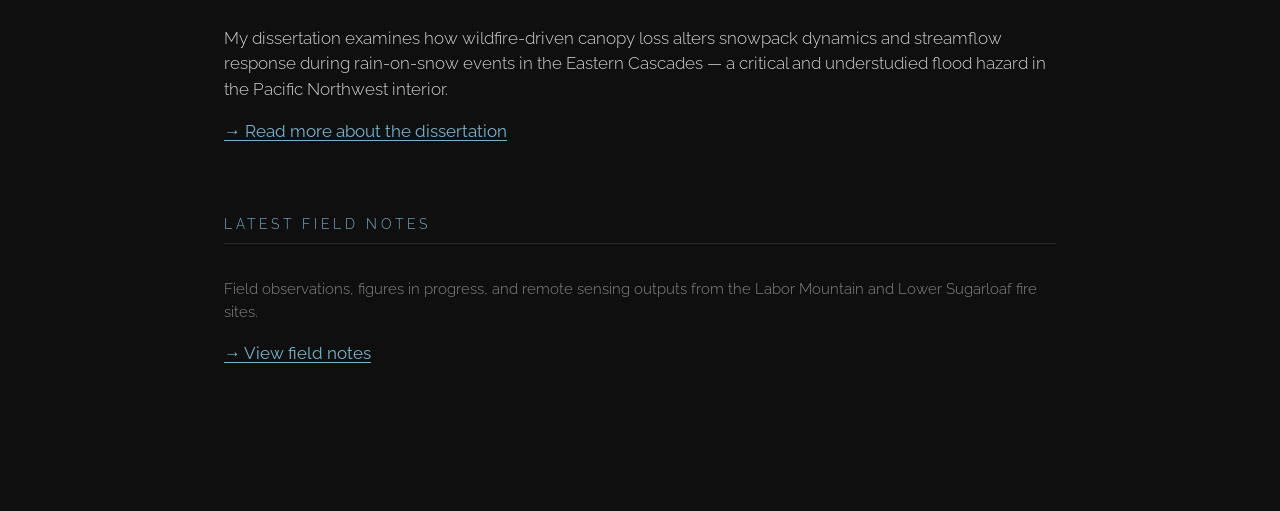
==== commit 2cf98668: "fix front page now the descriptions" ====
--- a/docs/index.html
+++ b/docs/index.html
@@ -150,7 +150,7 @@
   <div class="hero-content">
     
     <p class="subtitle">Watershed Scientist &nbsp;·&nbsp; Hydrologist &nbsp;·&nbsp; PhD Candidate</p>
-    <p class="tagline">Studying what fire leaves behind — and what snow does next.</p>
+    <p class="tagline">Snow, fire, and the watersheds that connect them.</p>
   </div>
 </div>
 
@@ -161,20 +161,20 @@
     <img class="about-photo" src="images/about.jpeg" alt="Karenth in the field">
     <div>
       <p>
-        I'm a watershed scientist and federal hydrologist working at the intersection of 
-        post-fire hydrology, remote sensing, and western water law. I grew up in Alaska 
-        and have spent my career chasing water across the West — from Arctic drainages 
-        to desert arroyos to the fire-scarred forests of the Eastern Cascades.
+        I'm a watershed scientist and a hydrologist working at the intersection of 
+        post-fire hydrology, remote sensing, and snow hydrology. I grew up in Alaska 
+        and have spent my career chasing water across the West, from Arctic streams to 
+        desert arroyos to the fire-scarred forests of the Eastern Cascades.
       </p>
       <p>
-        I currently serve as a GS-12 Watershed Project Manager, BAER Coordinator, and 
+        I currently serve as a Watershed Project Manager, BAER Coordinator, and 
         Water Rights Program Manager at the USDA Forest Service's Okanogan-Wenatchee 
         National Forest, and am completing my PhD in Watershed Science at Colorado State 
         University under Dr. Steven Fassnacht.
       </p>
       <p>
-        When I'm not in the field or staring at snow data, I'm trail running mountain 
-        routes out of Wenatchee or baking sourdough in Steamboat Springs.
+        When I'm not in the field or staring at data, you can find me on long trail 
+        runs in the mountains or on any kind of ski.
       </p>
       <div class="badge-row">
         <img src="https://img.shields.io/badge/R-276DC3?style=flat-square&amp;logo=r&amp;logoColor=white">
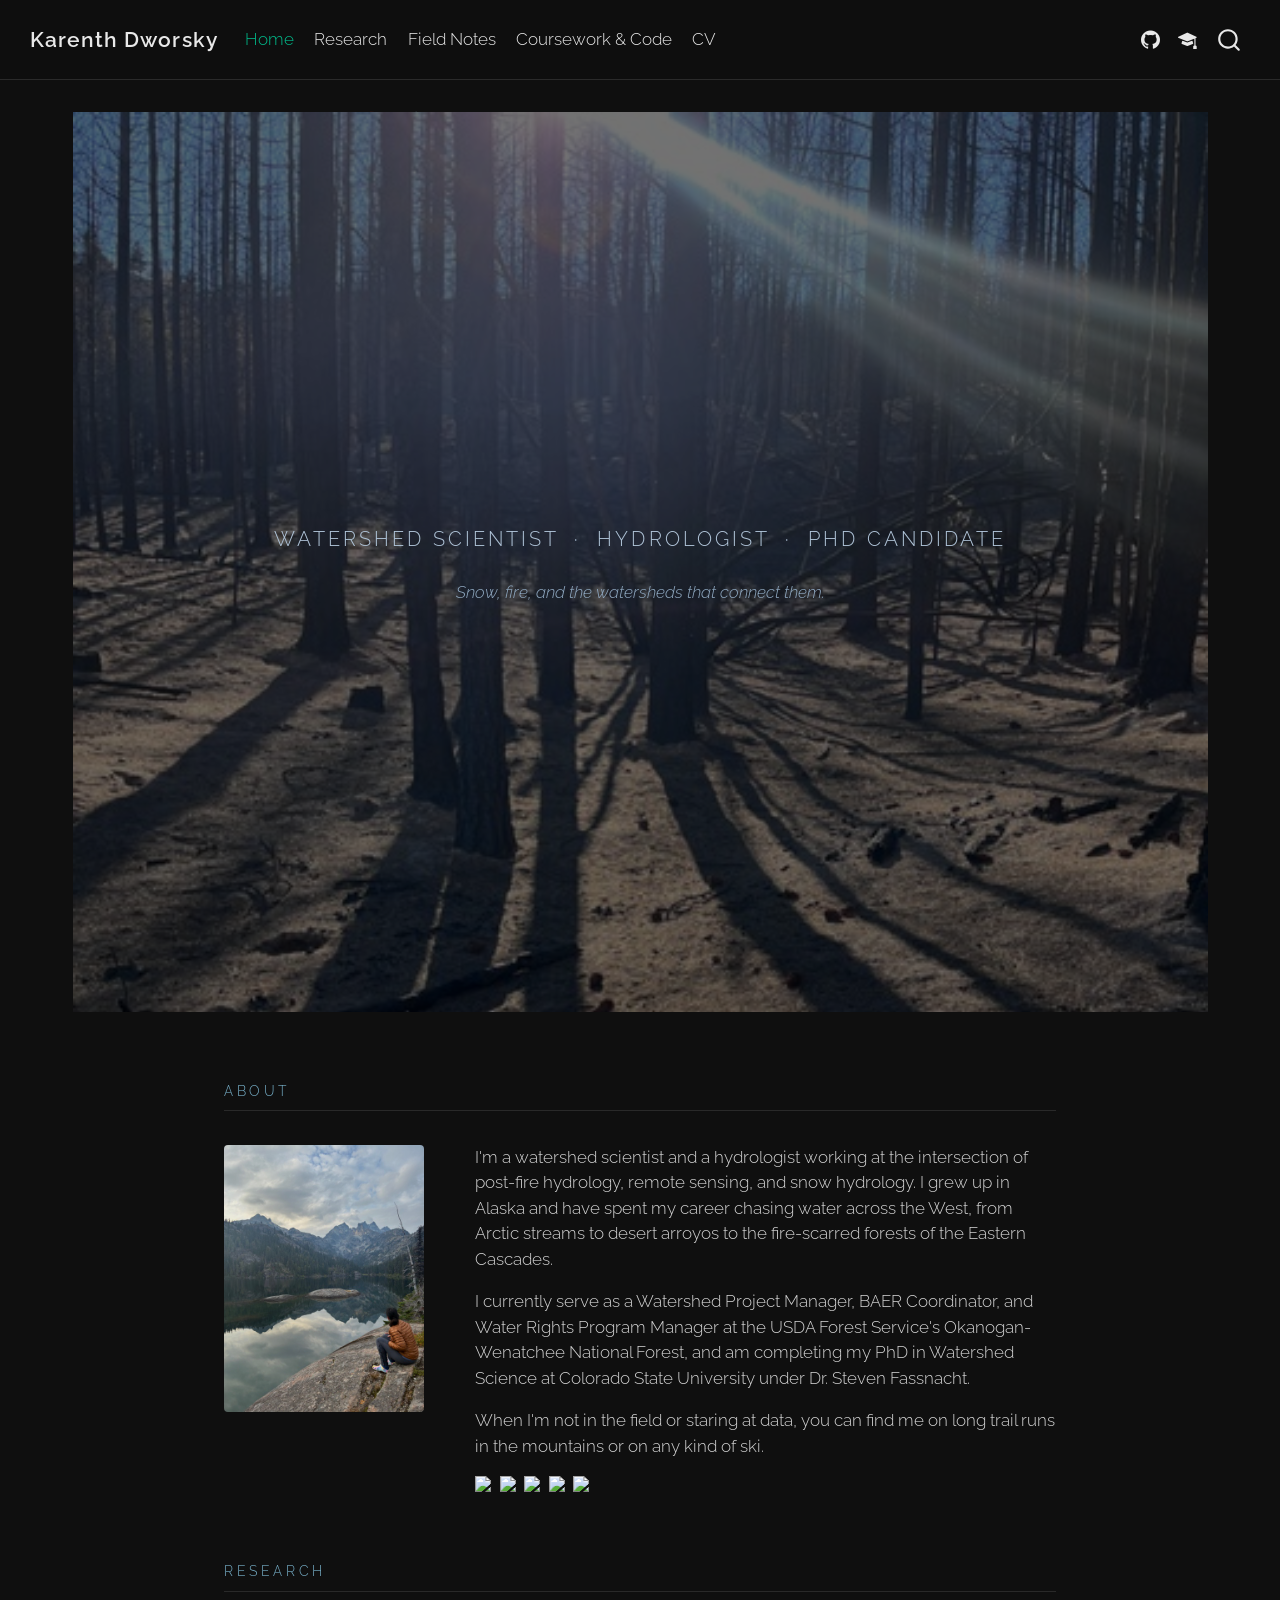
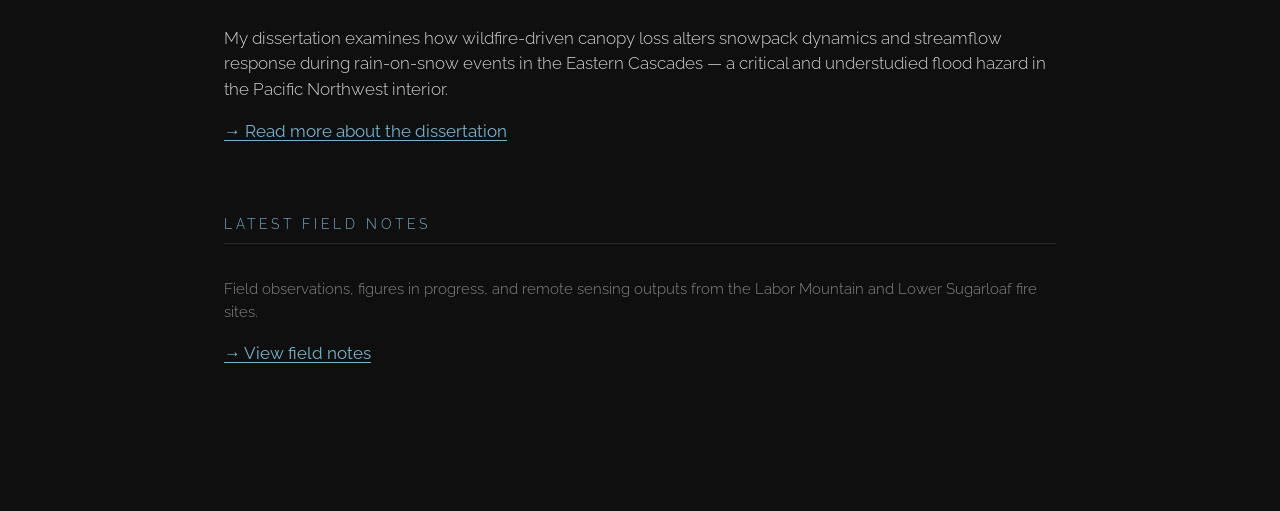
==== commit d80bc63e: "add lab 4" ====
--- a/docs/index.html
+++ b/docs/index.html
@@ -2,13 +2,16 @@
 <html xmlns="http://www.w3.org/1999/xhtml" lang="en" xml:lang="en"><head>
 
 <meta charset="utf-8">
-<meta name="generator" content="quarto-1.8.25">
+<meta name="generator" content="quarto-1.9.36">
 
 <meta name="viewport" content="width=device-width, initial-scale=1.0, user-scalable=yes">
 
 
 <title>Karenth Dworsky</title>
 <style>
+/* Default styles provided by pandoc.
+** See https://pandoc.org/MANUAL.html#variables-for-html for config info.
+*/
 code{white-space: pre-wrap;}
 span.smallcaps{font-variant: small-caps;}
 div.columns{display: flex; gap: min(4vw, 1.5em);}
@@ -32,15 +35,14 @@
 <meta name="quarto:offset" content="./">
 <script src="site_libs/quarto-html/quarto.js" type="module"></script>
 <script src="site_libs/quarto-html/tabsets/tabsets.js" type="module"></script>
-<script src="site_libs/quarto-html/axe/axe-check.js" type="module"></script>
 <script src="site_libs/quarto-html/popper.min.js"></script>
 <script src="site_libs/quarto-html/tippy.umd.min.js"></script>
 <script src="site_libs/quarto-html/anchor.min.js"></script>
 <link href="site_libs/quarto-html/tippy.css" rel="stylesheet">
-<link href="site_libs/quarto-html/quarto-syntax-highlighting-dark-707d8167ce6003fca903bfe2be84ab7f.css" rel="stylesheet" id="quarto-text-highlighting-styles">
+<link href="site_libs/quarto-html/quarto-syntax-highlighting-dark-f418161beb48e0141c760e455f12af2c.css" rel="stylesheet" id="quarto-text-highlighting-styles">
 <script src="site_libs/bootstrap/bootstrap.min.js"></script>
 <link href="site_libs/bootstrap/bootstrap-icons.css" rel="stylesheet">
-<link href="site_libs/bootstrap/bootstrap-4c8f9700d52235dd0306a267d5037ab1.min.css" rel="stylesheet" append-hash="true" id="quarto-bootstrap" data-mode="dark">
+<link href="site_libs/bootstrap/bootstrap-b5dcd1c36addcb5b7aa8d6626ab1c733.min.css" rel="stylesheet" append-hash="true" id="quarto-bootstrap" data-mode="dark">
 <script id="quarto-search-options" type="application/json">{
   "location": "navbar",
   "copy-button": false,
@@ -82,8 +84,6 @@
     <nav class="navbar navbar-expand-lg " data-bs-theme="dark">
       <div class="navbar-container container-fluid">
       <div class="navbar-brand-container mx-auto">
-    <a href="./index.html" class="navbar-brand navbar-brand-logo">
-    </a>
     <a class="navbar-brand" href="./index.html">
     <span class="navbar-title">Karenth Dworsky</span>
     </a>
--- a/docs/site_libs/quarto-html/quarto-syntax-highlighting-dark-f418161beb48e0141c760e455f12af2c.css
+++ b/docs/site_libs/quarto-html/quarto-syntax-highlighting-dark-f418161beb48e0141c760e455f12af2c.css
@@ -0,0 +1,219 @@
+/* quarto syntax highlight colors */
+:root {
+  --quarto-hl-al-color: #f07178;
+  --quarto-hl-an-color: #d4d0ab;
+  --quarto-hl-at-color: #00e0e0;
+  --quarto-hl-bn-color: #d4d0ab;
+  --quarto-hl-bu-color: #abe338;
+  --quarto-hl-ch-color: #abe338;
+  --quarto-hl-co-color: #f8f8f2;
+  --quarto-hl-cv-color: #ffd700;
+  --quarto-hl-cn-color: #ffd700;
+  --quarto-hl-cf-color: #ffa07a;
+  --quarto-hl-dt-color: #ffa07a;
+  --quarto-hl-dv-color: #d4d0ab;
+  --quarto-hl-do-color: #f8f8f2;
+  --quarto-hl-er-color: #f07178;
+  --quarto-hl-ex-color: #00e0e0;
+  --quarto-hl-fl-color: #d4d0ab;
+  --quarto-hl-fu-color: #ffa07a;
+  --quarto-hl-im-color: #abe338;
+  --quarto-hl-in-color: #d4d0ab;
+  --quarto-hl-kw-color: #ffa07a;
+  --quarto-hl-op-color: #ffa07a;
+  --quarto-hl-ot-color: #00e0e0;
+  --quarto-hl-pp-color: #dcc6e0;
+  --quarto-hl-re-color: #00e0e0;
+  --quarto-hl-sc-color: #abe338;
+  --quarto-hl-ss-color: #abe338;
+  --quarto-hl-st-color: #abe338;
+  --quarto-hl-va-color: #00e0e0;
+  --quarto-hl-vs-color: #abe338;
+  --quarto-hl-wa-color: #dcc6e0;
+}
+
+/* other quarto variables */
+:root {
+  --quarto-font-monospace: SFMono-Regular, Menlo, Monaco, Consolas, "Liberation Mono", "Courier New", monospace;
+}
+
+/* syntax highlight based on Pandoc's rules */
+pre > code.sourceCode > span {
+  color: #f8f8f2;
+}
+
+code.sourceCode > span {
+  color: #f8f8f2;
+}
+
+div.sourceCode,
+div.sourceCode pre.sourceCode {
+  color: #f8f8f2;
+}
+
+/* Normal */
+code span {
+  color: #f8f8f2;
+}
+
+/* Alert */
+code span.al {
+  color: #f07178;
+}
+
+/* Annotation */
+code span.an {
+  color: #d4d0ab;
+}
+
+/* Attribute */
+code span.at {
+  color: #00e0e0;
+}
+
+/* BaseN */
+code span.bn {
+  color: #d4d0ab;
+}
+
+/* BuiltIn */
+code span.bu {
+  color: #abe338;
+}
+
+/* ControlFlow */
+code span.cf {
+  font-weight: bold;
+  color: #ffa07a;
+}
+
+/* Char */
+code span.ch {
+  color: #abe338;
+}
+
+/* Constant */
+code span.cn {
+  color: #ffd700;
+}
+
+/* Comment */
+code span.co {
+  font-style: italic;
+  color: #f8f8f2;
+}
+
+/* CommentVar */
+code span.cv {
+  color: #ffd700;
+}
+
+/* Documentation */
+code span.do {
+  color: #f8f8f2;
+}
+
+/* DataType */
+code span.dt {
+  color: #ffa07a;
+}
+
+/* DecVal */
+code span.dv {
+  color: #d4d0ab;
+}
+
+/* Error */
+code span.er {
+  color: #f07178;
+  text-decoration: underline;
+}
+
+/* Extension */
+code span.ex {
+  font-weight: bold;
+  color: #00e0e0;
+}
+
+/* Float */
+code span.fl {
+  color: #d4d0ab;
+}
+
+/* Function */
+code span.fu {
+  color: #ffa07a;
+}
+
+/* Import */
+code span.im {
+  color: #abe338;
+}
+
+/* Information */
+code span.in {
+  color: #d4d0ab;
+}
+
+/* Keyword */
+code span.kw {
+  font-weight: bold;
+  color: #ffa07a;
+}
+
+/* Operator */
+code span.op {
+  color: #ffa07a;
+}
+
+/* Other */
+code span.ot {
+  color: #00e0e0;
+}
+
+/* Preprocessor */
+code span.pp {
+  color: #dcc6e0;
+}
+
+/* RegionMarker */
+code span.re {
+  background-color: #f8f8f2;
+  color: #00e0e0;
+}
+
+/* SpecialChar */
+code span.sc {
+  color: #abe338;
+}
+
+/* SpecialString */
+code span.ss {
+  color: #abe338;
+}
+
+/* String */
+code span.st {
+  color: #abe338;
+}
+
+/* Variable */
+code span.va {
+  color: #00e0e0;
+}
+
+/* VerbatimString */
+code span.vs {
+  color: #abe338;
+}
+
+/* Warning */
+code span.wa {
+  color: #dcc6e0;
+}
+
+.prevent-inlining {
+  content: "</";
+}
+
+/*# sourceMappingURL=378c2a0cc31455d06730fbe37c8f3789.css.map */
